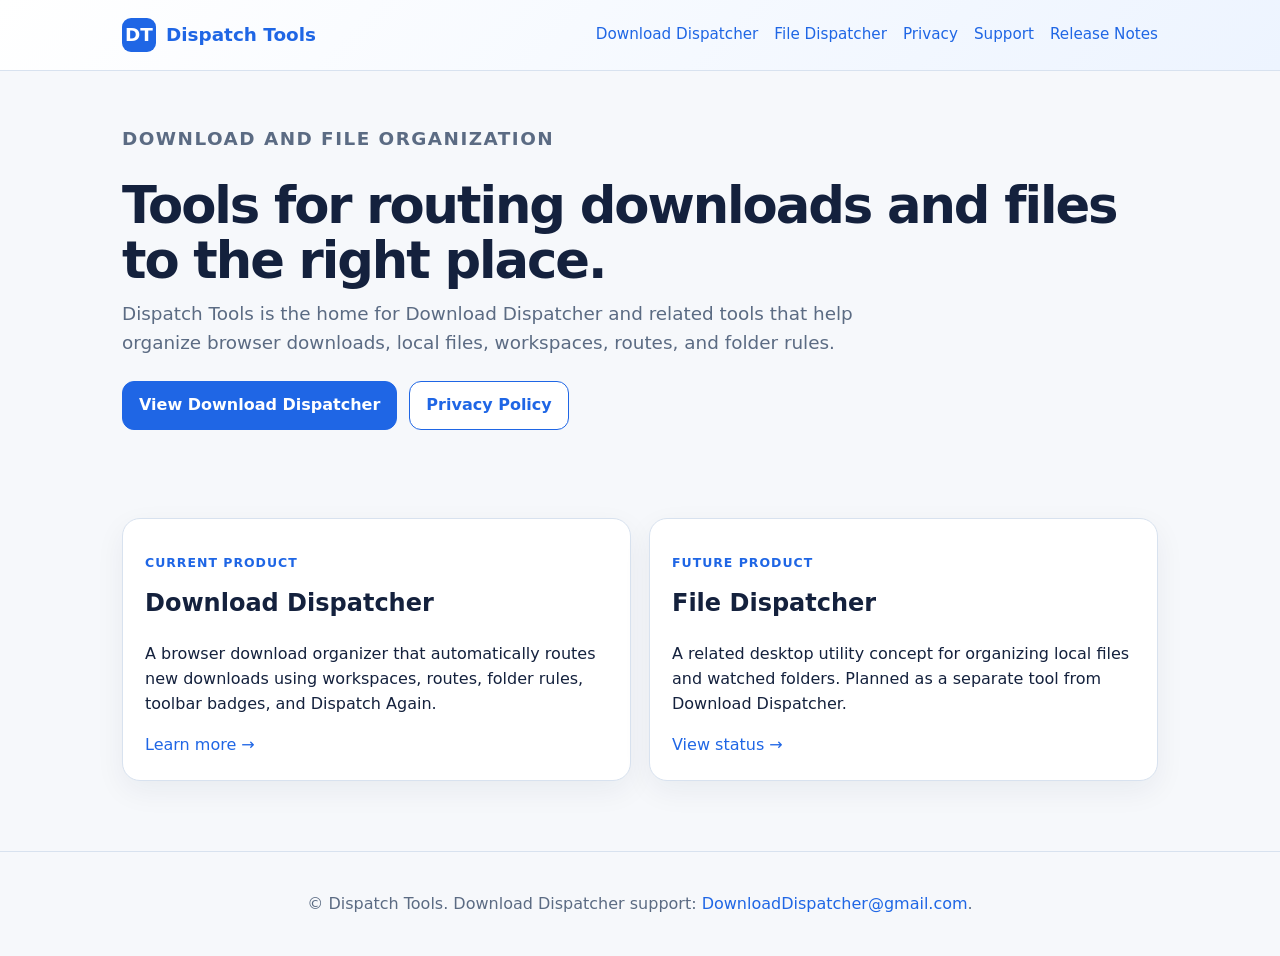
==== index.html @ bff6a099 "Add files via upload" ====
<!doctype html>
<html lang="en">
<head>
<meta charset="utf-8">
<meta name="viewport" content="width=device-width, initial-scale=1">
<title>Dispatch Tools</title>
<meta name="description" content="Dispatch Tools — home of Download Dispatcher and related file organization tools.">
<link rel="stylesheet" href="styles.css">
</head>
<body>
<header><div class="nav"><a class="brand" href="index.html"><span class="logo">DT</span><span>Dispatch Tools</span></a><nav class="navlinks"><a href="download-dispatcher.html">Download Dispatcher</a><a href="file-dispatcher.html">File Dispatcher</a><a href="privacy.html">Privacy</a><a href="support.html">Support</a><a href="release-notes.html">Release Notes</a></nav></div></header>

<section class="hero"><p class="kicker">Download and file organization</p><h1>Tools for routing downloads and files to the right place.</h1><p>Dispatch Tools is the home for Download Dispatcher and related tools that help organize browser downloads, local files, workspaces, routes, and folder rules.</p><div class="actions"><a class="button" href="download-dispatcher.html">View Download Dispatcher</a><a class="button secondary" href="privacy.html">Privacy Policy</a></div></section>
<main><section class="grid two"><article class="card"><p class="kicker">Current product</p><h2>Download Dispatcher</h2><p>A browser download organizer that automatically routes new downloads using workspaces, routes, folder rules, toolbar badges, and Dispatch Again.</p><p><a href="download-dispatcher.html">Learn more →</a></p></article><article class="card"><p class="kicker">Future product</p><h2>File Dispatcher</h2><p>A related desktop utility concept for organizing local files and watched folders. Planned as a separate tool from Download Dispatcher.</p><p><a href="file-dispatcher.html">View status →</a></p></article></section></main>

<footer><p>© Dispatch Tools. Download Dispatcher support: <a href="mailto:DownloadDispatcher@gmail.com">DownloadDispatcher@gmail.com</a>.</p></footer>
</body>
</html>
---- styles.css ----
:root{--bg:#f6f8fb;--panel:#fff;--text:#14213d;--muted:#5b6b83;--line:#d8e2ef;--blue:#1f66e5;--blue-dark:#174db0;--chip:#edf3ff}
*{box-sizing:border-box}body{margin:0;font-family:system-ui,-apple-system,BlinkMacSystemFont,"Segoe UI",sans-serif;color:var(--text);background:var(--bg);line-height:1.55}a{color:var(--blue);text-decoration:none}a:hover{text-decoration:underline}
header{background:linear-gradient(135deg,#fff 0%,#edf4ff 100%);border-bottom:1px solid var(--line)}.nav{max-width:1080px;margin:0 auto;padding:18px 22px;display:flex;align-items:center;justify-content:space-between;gap:16px}.brand{display:flex;align-items:center;gap:10px;font-weight:800;font-size:1.15rem}.logo{width:34px;height:34px;border-radius:9px;background:var(--blue);color:#fff;display:grid;place-items:center;font-weight:900}.navlinks{display:flex;gap:16px;flex-wrap:wrap;font-size:.95rem}
.hero{max-width:1080px;margin:0 auto;padding:54px 22px 58px}.hero h1{margin:0 0 12px;font-size:clamp(2rem,4vw,3.35rem);line-height:1.08;letter-spacing:-.04em}.hero p{max-width:760px;margin:0 0 24px;color:var(--muted);font-size:1.15rem}.actions{display:flex;gap:12px;flex-wrap:wrap;margin-top:24px}.button{display:inline-block;padding:11px 16px;border-radius:12px;background:var(--blue);color:#fff;font-weight:700;border:1px solid var(--blue)}.button:hover{background:var(--blue-dark);text-decoration:none}.button.secondary{background:#fff;color:var(--blue)}
main{max-width:1080px;margin:0 auto;padding:30px 22px 70px}.grid{display:grid;grid-template-columns:repeat(3,minmax(0,1fr));gap:18px}.two{grid-template-columns:repeat(2,minmax(0,1fr))}.card{background:var(--panel);border:1px solid var(--line);border-radius:18px;padding:22px;box-shadow:0 10px 30px rgba(20,33,61,.06)}.card h2,.card h3{margin-top:0}.card p:last-child,.card ul:last-child{margin-bottom:0}.kicker{color:var(--blue);font-weight:800;text-transform:uppercase;letter-spacing:.08em;font-size:.78rem}.chip{display:inline-block;background:var(--chip);color:var(--blue-dark);border:1px solid #cfe0ff;border-radius:999px;padding:4px 9px;font-weight:700;font-size:.82rem;margin:3px 4px 3px 0}footer{border-top:1px solid var(--line);padding:24px 22px;color:var(--muted);text-align:center}code{background:#eef2f7;padding:2px 5px;border-radius:6px}@media(max-width:800px){.nav{align-items:flex-start;flex-direction:column}.grid,.grid.two{grid-template-columns:1fr}}
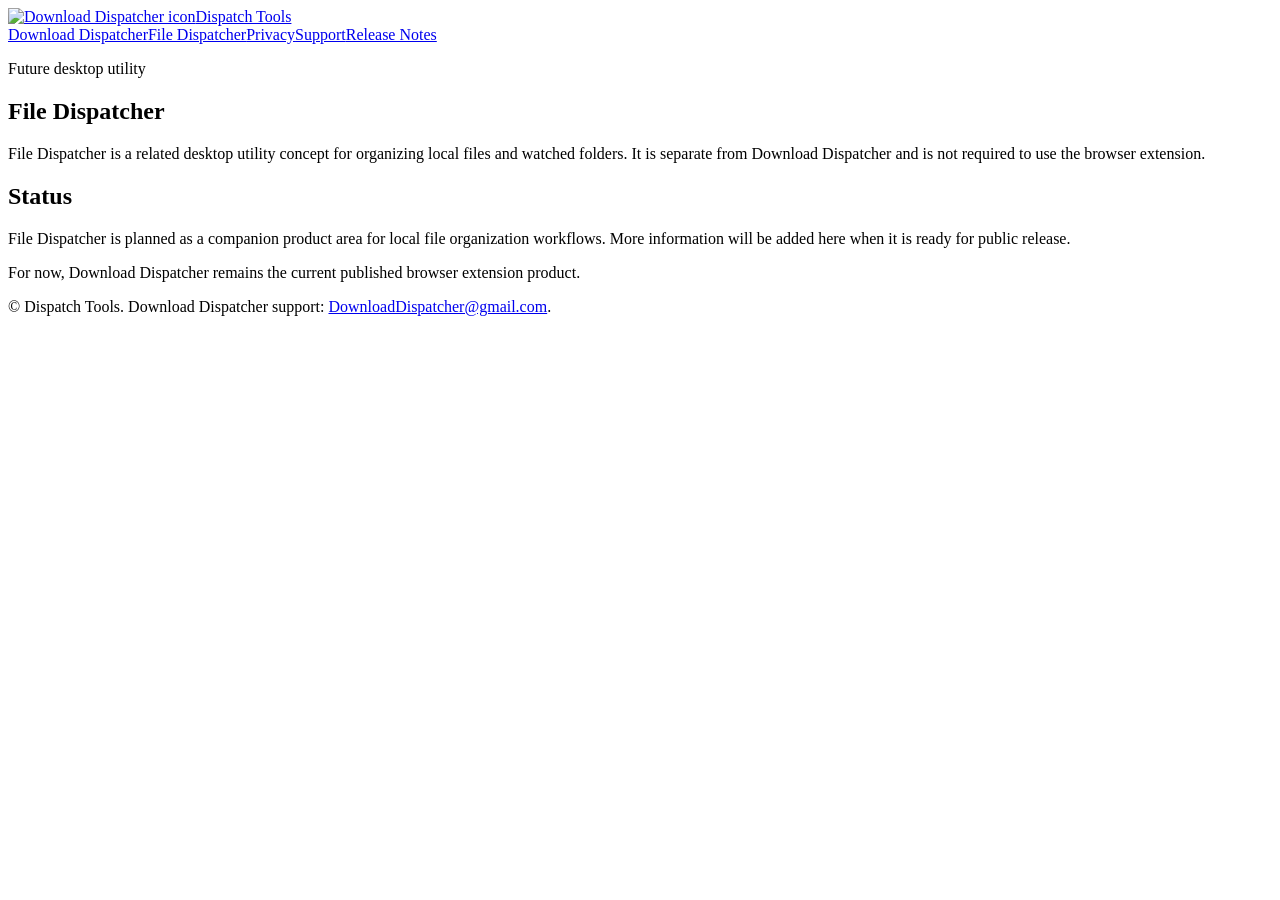
==== commit d207a068: "Add files via upload" ====
--- a/index.html
+++ b/index.html
@@ -3,15 +3,16 @@
 <head>
 <meta charset="utf-8">
 <meta name="viewport" content="width=device-width, initial-scale=1">
-<title>Dispatch Tools</title>
-<meta name="description" content="Dispatch Tools — home of Download Dispatcher and related file organization tools.">
+<title>File Dispatcher</title>
+<meta name="description" content="File Dispatcher is a future Dispatch Tools desktop utility for local file organization workflows.">
+<link rel="icon" type="image/png" href="assets/dd-icon32.png">
+<link rel="apple-touch-icon" href="assets/dd-icon128.png">
 <link rel="stylesheet" href="styles.css">
 </head>
 <body>
-<header><div class="nav"><a class="brand" href="index.html"><span class="logo">DT</span><span>Dispatch Tools</span></a><nav class="navlinks"><a href="download-dispatcher.html">Download Dispatcher</a><a href="file-dispatcher.html">File Dispatcher</a><a href="privacy.html">Privacy</a><a href="support.html">Support</a><a href="release-notes.html">Release Notes</a></nav></div></header>
+<header><div class="nav"><a class="brand" href="index.html"><span class="logo"><img src="assets/dd-icon32.png" alt="Download Dispatcher icon"></span><span>Dispatch Tools</span></a><nav class="navlinks"><a href="download-dispatcher.html">Download Dispatcher</a><a href="file-dispatcher.html">File Dispatcher</a><a href="privacy.html">Privacy</a><a href="support.html">Support</a><a href="release-notes.html">Release Notes</a></nav></div></header>
 
-<section class="hero"><p class="kicker">Download and file organization</p><h1>Tools for routing downloads and files to the right place.</h1><p>Dispatch Tools is the home for Download Dispatcher and related tools that help organize browser downloads, local files, workspaces, routes, and folder rules.</p><div class="actions"><a class="button" href="download-dispatcher.html">View Download Dispatcher</a><a class="button secondary" href="privacy.html">Privacy Policy</a></div></section>
-<main><section class="grid two"><article class="card"><p class="kicker">Current product</p><h2>Download Dispatcher</h2><p>A browser download organizer that automatically routes new downloads using workspaces, routes, folder rules, toolbar badges, and Dispatch Again.</p><p><a href="download-dispatcher.html">Learn more →</a></p></article><article class="card"><p class="kicker">Future product</p><h2>File Dispatcher</h2><p>A related desktop utility concept for organizing local files and watched folders. Planned as a separate tool from Download Dispatcher.</p><p><a href="file-dispatcher.html">View status →</a></p></article></section></main>
+<section class="hero"><p class="kicker">Future desktop utility</p><h1>File Dispatcher</h1><p>File Dispatcher is a related desktop utility concept for organizing local files and watched folders. It is separate from Download Dispatcher and is not required to use the browser extension.</p></section><main><section class="card"><h2>Status</h2><p>File Dispatcher is planned as a companion product area for local file organization workflows. More information will be added here when it is ready for public release.</p><p>For now, Download Dispatcher remains the current published browser extension product.</p></section></main>
 
 <footer><p>© Dispatch Tools. Download Dispatcher support: <a href="mailto:DownloadDispatcher@gmail.com">DownloadDispatcher@gmail.com</a>.</p></footer>
 </body>
--- a/styles.css
+++ b/styles.css
@@ -1,5 +1,20 @@
-:root{--bg:#f6f8fb;--panel:#fff;--text:#14213d;--muted:#5b6b83;--line:#d8e2ef;--blue:#1f66e5;--blue-dark:#174db0;--chip:#edf3ff}
-*{box-sizing:border-box}body{margin:0;font-family:system-ui,-apple-system,BlinkMacSystemFont,"Segoe UI",sans-serif;color:var(--text);background:var(--bg);line-height:1.55}a{color:var(--blue);text-decoration:none}a:hover{text-decoration:underline}
-header{background:linear-gradient(135deg,#fff 0%,#edf4ff 100%);border-bottom:1px solid var(--line)}.nav{max-width:1080px;margin:0 auto;padding:18px 22px;display:flex;align-items:center;justify-content:space-between;gap:16px}.brand{display:flex;align-items:center;gap:10px;font-weight:800;font-size:1.15rem}.logo{width:34px;height:34px;border-radius:9px;background:var(--blue);color:#fff;display:grid;place-items:center;font-weight:900}.navlinks{display:flex;gap:16px;flex-wrap:wrap;font-size:.95rem}
-.hero{max-width:1080px;margin:0 auto;padding:54px 22px 58px}.hero h1{margin:0 0 12px;font-size:clamp(2rem,4vw,3.35rem);line-height:1.08;letter-spacing:-.04em}.hero p{max-width:760px;margin:0 0 24px;color:var(--muted);font-size:1.15rem}.actions{display:flex;gap:12px;flex-wrap:wrap;margin-top:24px}.button{display:inline-block;padding:11px 16px;border-radius:12px;background:var(--blue);color:#fff;font-weight:700;border:1px solid var(--blue)}.button:hover{background:var(--blue-dark);text-decoration:none}.button.secondary{background:#fff;color:var(--blue)}
-main{max-width:1080px;margin:0 auto;padding:30px 22px 70px}.grid{display:grid;grid-template-columns:repeat(3,minmax(0,1fr));gap:18px}.two{grid-template-columns:repeat(2,minmax(0,1fr))}.card{background:var(--panel);border:1px solid var(--line);border-radius:18px;padding:22px;box-shadow:0 10px 30px rgba(20,33,61,.06)}.card h2,.card h3{margin-top:0}.card p:last-child,.card ul:last-child{margin-bottom:0}.kicker{color:var(--blue);font-weight:800;text-transform:uppercase;letter-spacing:.08em;font-size:.78rem}.chip{display:inline-block;background:var(--chip);color:var(--blue-dark);border:1px solid #cfe0ff;border-radius:999px;padding:4px 9px;font-weight:700;font-size:.82rem;margin:3px 4px 3px 0}footer{border-top:1px solid var(--line);padding:24px 22px;color:var(--muted);text-align:center}code{background:#eef2f7;padding:2px 5px;border-radius:6px}@media(max-width:800px){.nav{align-items:flex-start;flex-direction:column}.grid,.grid.two{grid-template-columns:1fr}}
+<!doctype html>
+<html lang="en">
+<head>
+<meta charset="utf-8">
+<meta name="viewport" content="width=device-width, initial-scale=1">
+<title>Release Notes — Dispatch Tools</title>
+<meta name="description" content="Release notes for Download Dispatcher.">
+<link rel="icon" type="image/png" href="assets/dd-icon32.png">
+<link rel="apple-touch-icon" href="assets/dd-icon128.png">
+<link rel="stylesheet" href="styles.css">
+</head>
+<body>
+<header><div class="nav"><a class="brand" href="index.html"><span class="logo"><img src="assets/dd-icon32.png" alt="Download Dispatcher icon"></span><span>Dispatch Tools</span></a><nav class="navlinks"><a href="download-dispatcher.html">Download Dispatcher</a><a href="file-dispatcher.html">File Dispatcher</a><a href="privacy.html">Privacy</a><a href="support.html">Support</a><a href="release-notes.html">Release Notes</a></nav></div></header>
+
+<section class="hero"><p class="kicker">Release notes</p><h1>Download Dispatcher 2.0</h1><p>Version 2.0 adds faster destination awareness, repeat-download correction, better Recent Dispatches context, and clearer Help.</p></section>
+<main><section class="card"><h2>Download Dispatcher 2.0 highlights</h2><ul><li><strong>Workspace Badge Codes:</strong> show the active workspace on the browser toolbar.</li><li><strong>Toolbar Destination Badge:</strong> verify destination state without opening the popup.</li><li><strong>Dispatch Again:</strong> repeat the last eligible web download and dispatch it to the current destination.</li><li><strong>Recent Dispatches labeling:</strong> Dispatch Again activity is labeled clearly.</li><li><strong>Help readability:</strong> clearer day-to-day guidance and common tasks.</li><li><strong>Package cleanup:</strong> release candidate cleanup and store-readiness checks.</li></ul></section></main>
+
+<footer><p>© Dispatch Tools. Download Dispatcher support: <a href="mailto:DownloadDispatcher@gmail.com">DownloadDispatcher@gmail.com</a>.</p></footer>
+</body>
+</html>
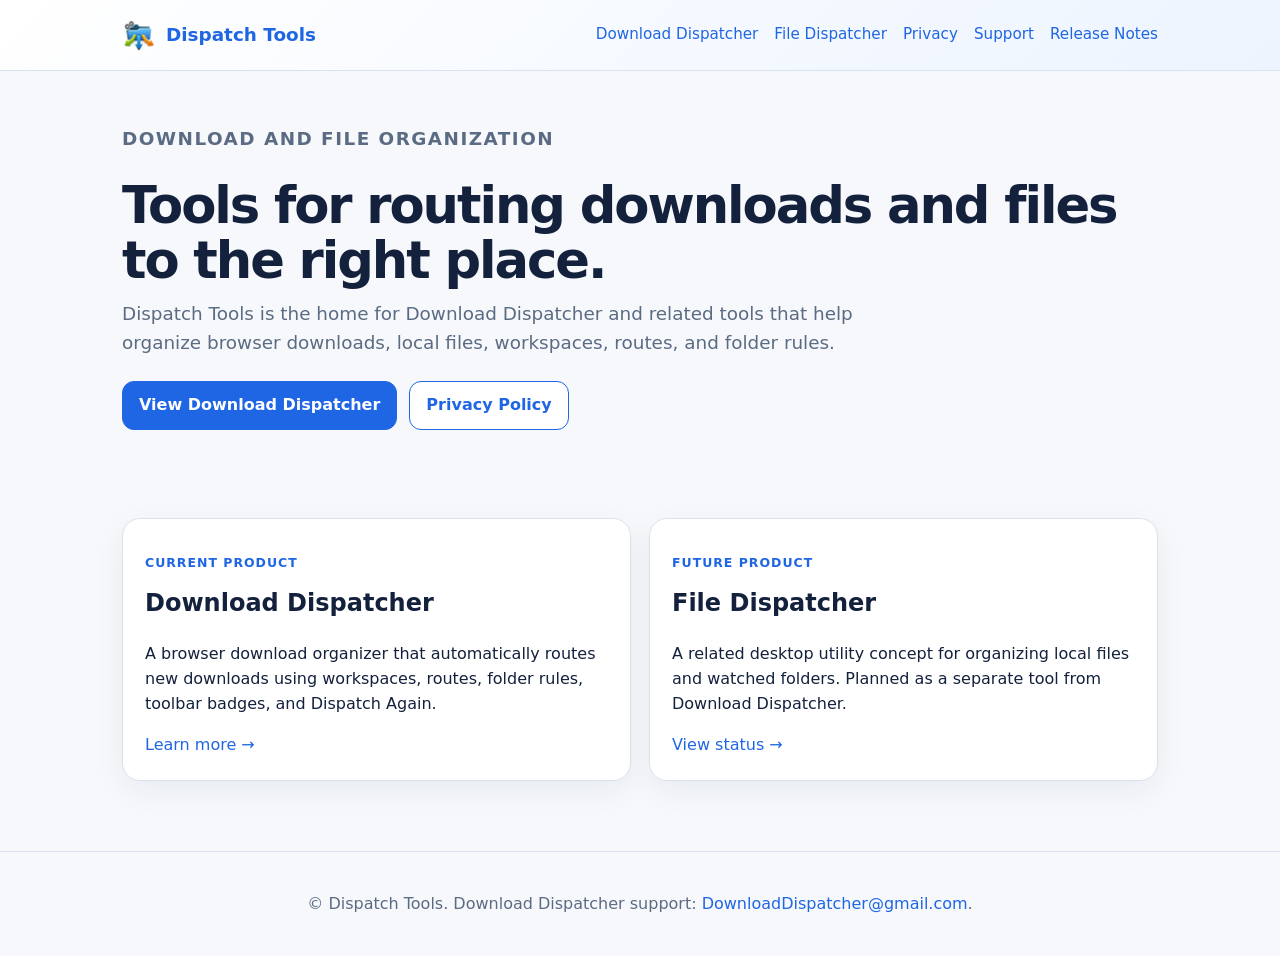
==== commit ab071562: "Add files via upload" ====
--- a/index.html
+++ b/index.html
@@ -3,8 +3,8 @@
 <head>
 <meta charset="utf-8">
 <meta name="viewport" content="width=device-width, initial-scale=1">
-<title>File Dispatcher</title>
-<meta name="description" content="File Dispatcher is a future Dispatch Tools desktop utility for local file organization workflows.">
+<title>Dispatch Tools</title>
+<meta name="description" content="Dispatch Tools — home of Download Dispatcher and related file organization tools.">
 <link rel="icon" type="image/png" href="assets/dd-icon32.png">
 <link rel="apple-touch-icon" href="assets/dd-icon128.png">
 <link rel="stylesheet" href="styles.css">
@@ -12,7 +12,8 @@
 <body>
 <header><div class="nav"><a class="brand" href="index.html"><span class="logo"><img src="assets/dd-icon32.png" alt="Download Dispatcher icon"></span><span>Dispatch Tools</span></a><nav class="navlinks"><a href="download-dispatcher.html">Download Dispatcher</a><a href="file-dispatcher.html">File Dispatcher</a><a href="privacy.html">Privacy</a><a href="support.html">Support</a><a href="release-notes.html">Release Notes</a></nav></div></header>
 
-<section class="hero"><p class="kicker">Future desktop utility</p><h1>File Dispatcher</h1><p>File Dispatcher is a related desktop utility concept for organizing local files and watched folders. It is separate from Download Dispatcher and is not required to use the browser extension.</p></section><main><section class="card"><h2>Status</h2><p>File Dispatcher is planned as a companion product area for local file organization workflows. More information will be added here when it is ready for public release.</p><p>For now, Download Dispatcher remains the current published browser extension product.</p></section></main>
+<section class="hero"><p class="kicker">Download and file organization</p><h1>Tools for routing downloads and files to the right place.</h1><p>Dispatch Tools is the home for Download Dispatcher and related tools that help organize browser downloads, local files, workspaces, routes, and folder rules.</p><div class="actions"><a class="button" href="download-dispatcher.html">View Download Dispatcher</a><a class="button secondary" href="privacy.html">Privacy Policy</a></div></section>
+<main><section class="grid two"><article class="card"><p class="kicker">Current product</p><h2>Download Dispatcher</h2><p>A browser download organizer that automatically routes new downloads using workspaces, routes, folder rules, toolbar badges, and Dispatch Again.</p><p><a href="download-dispatcher.html">Learn more →</a></p></article><article class="card"><p class="kicker">Future product</p><h2>File Dispatcher</h2><p>A related desktop utility concept for organizing local files and watched folders. Planned as a separate tool from Download Dispatcher.</p><p><a href="file-dispatcher.html">View status →</a></p></article></section></main>
 
 <footer><p>© Dispatch Tools. Download Dispatcher support: <a href="mailto:DownloadDispatcher@gmail.com">DownloadDispatcher@gmail.com</a>.</p></footer>
 </body>
--- a/styles.css
+++ b/styles.css
@@ -1,20 +1,5 @@
-<!doctype html>
-<html lang="en">
-<head>
-<meta charset="utf-8">
-<meta name="viewport" content="width=device-width, initial-scale=1">
-<title>Release Notes — Dispatch Tools</title>
-<meta name="description" content="Release notes for Download Dispatcher.">
-<link rel="icon" type="image/png" href="assets/dd-icon32.png">
-<link rel="apple-touch-icon" href="assets/dd-icon128.png">
-<link rel="stylesheet" href="styles.css">
-</head>
-<body>
-<header><div class="nav"><a class="brand" href="index.html"><span class="logo"><img src="assets/dd-icon32.png" alt="Download Dispatcher icon"></span><span>Dispatch Tools</span></a><nav class="navlinks"><a href="download-dispatcher.html">Download Dispatcher</a><a href="file-dispatcher.html">File Dispatcher</a><a href="privacy.html">Privacy</a><a href="support.html">Support</a><a href="release-notes.html">Release Notes</a></nav></div></header>
-
-<section class="hero"><p class="kicker">Release notes</p><h1>Download Dispatcher 2.0</h1><p>Version 2.0 adds faster destination awareness, repeat-download correction, better Recent Dispatches context, and clearer Help.</p></section>
-<main><section class="card"><h2>Download Dispatcher 2.0 highlights</h2><ul><li><strong>Workspace Badge Codes:</strong> show the active workspace on the browser toolbar.</li><li><strong>Toolbar Destination Badge:</strong> verify destination state without opening the popup.</li><li><strong>Dispatch Again:</strong> repeat the last eligible web download and dispatch it to the current destination.</li><li><strong>Recent Dispatches labeling:</strong> Dispatch Again activity is labeled clearly.</li><li><strong>Help readability:</strong> clearer day-to-day guidance and common tasks.</li><li><strong>Package cleanup:</strong> release candidate cleanup and store-readiness checks.</li></ul></section></main>
-
-<footer><p>© Dispatch Tools. Download Dispatcher support: <a href="mailto:DownloadDispatcher@gmail.com">DownloadDispatcher@gmail.com</a>.</p></footer>
-</body>
-</html>
+:root{--bg:#f6f8fb;--panel:#fff;--text:#14213d;--muted:#5b6b83;--line:#d8e2ef;--blue:#1f66e5;--blue-dark:#174db0;--chip:#edf3ff}
+*{box-sizing:border-box}body{margin:0;font-family:system-ui,-apple-system,BlinkMacSystemFont,"Segoe UI",sans-serif;color:var(--text);background:var(--bg);line-height:1.55}a{color:var(--blue);text-decoration:none}a:hover{text-decoration:underline}
+header{background:linear-gradient(135deg,#fff 0%,#edf4ff 100%);border-bottom:1px solid var(--line)}.nav{max-width:1080px;margin:0 auto;padding:18px 22px;display:flex;align-items:center;justify-content:space-between;gap:16px}.brand{display:flex;align-items:center;gap:10px;font-weight:800;font-size:1.15rem}.logo{width:34px;height:34px;border-radius:9px;background:var(--blue);color:#fff;display:grid;place-items:center;font-weight:900;overflow:hidden}.logo img{width:34px;height:34px;display:block}.navlinks{display:flex;gap:16px;flex-wrap:wrap;font-size:.95rem}
+.hero{max-width:1080px;margin:0 auto;padding:54px 22px 58px}.hero h1{margin:0 0 12px;font-size:clamp(2rem,4vw,3.35rem);line-height:1.08;letter-spacing:-.04em}.hero p{max-width:760px;margin:0 0 24px;color:var(--muted);font-size:1.15rem}.actions{display:flex;gap:12px;flex-wrap:wrap;margin-top:24px}.button{display:inline-block;padding:11px 16px;border-radius:12px;background:var(--blue);color:#fff;font-weight:700;border:1px solid var(--blue)}.button:hover{background:var(--blue-dark);text-decoration:none}.button.secondary{background:#fff;color:var(--blue)}
+main{max-width:1080px;margin:0 auto;padding:30px 22px 70px}.grid{display:grid;grid-template-columns:repeat(3,minmax(0,1fr));gap:18px}.two{grid-template-columns:repeat(2,minmax(0,1fr))}.card{background:var(--panel);border:1px solid var(--line);border-radius:18px;padding:22px;box-shadow:0 10px 30px rgba(20,33,61,.06)}.card h2,.card h3{margin-top:0}.card p:last-child,.card ul:last-child{margin-bottom:0}.kicker{color:var(--blue);font-weight:800;text-transform:uppercase;letter-spacing:.08em;font-size:.78rem}.chip{display:inline-block;background:var(--chip);color:var(--blue-dark);border:1px solid #cfe0ff;border-radius:999px;padding:4px 9px;font-weight:700;font-size:.82rem;margin:3px 4px 3px 0}footer{border-top:1px solid var(--line);padding:24px 22px;color:var(--muted);text-align:center}code{background:#eef2f7;padding:2px 5px;border-radius:6px}@media(max-width:800px){.nav{align-items:flex-start;flex-direction:column}.grid,.grid.two{grid-template-columns:1fr}}
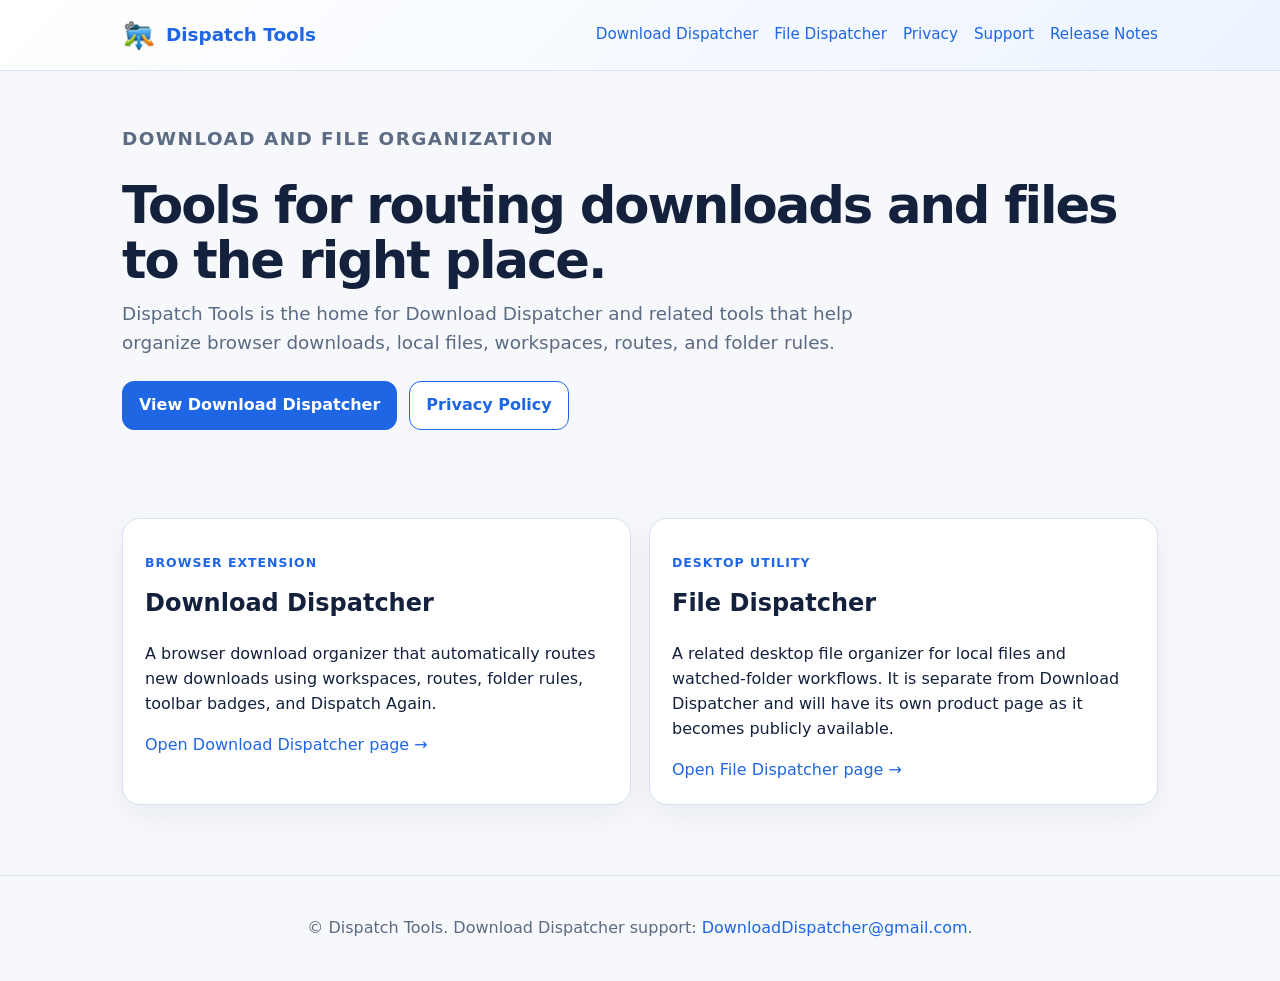
==== commit 4362fb2c: "Add files via upload" ====
--- a/index.html
+++ b/index.html
@@ -13,7 +13,22 @@
 <header><div class="nav"><a class="brand" href="index.html"><span class="logo"><img src="assets/dd-icon32.png" alt="Download Dispatcher icon"></span><span>Dispatch Tools</span></a><nav class="navlinks"><a href="download-dispatcher.html">Download Dispatcher</a><a href="file-dispatcher.html">File Dispatcher</a><a href="privacy.html">Privacy</a><a href="support.html">Support</a><a href="release-notes.html">Release Notes</a></nav></div></header>
 
 <section class="hero"><p class="kicker">Download and file organization</p><h1>Tools for routing downloads and files to the right place.</h1><p>Dispatch Tools is the home for Download Dispatcher and related tools that help organize browser downloads, local files, workspaces, routes, and folder rules.</p><div class="actions"><a class="button" href="download-dispatcher.html">View Download Dispatcher</a><a class="button secondary" href="privacy.html">Privacy Policy</a></div></section>
-<main><section class="grid two"><article class="card"><p class="kicker">Current product</p><h2>Download Dispatcher</h2><p>A browser download organizer that automatically routes new downloads using workspaces, routes, folder rules, toolbar badges, and Dispatch Again.</p><p><a href="download-dispatcher.html">Learn more →</a></p></article><article class="card"><p class="kicker">Future product</p><h2>File Dispatcher</h2><p>A related desktop utility concept for organizing local files and watched folders. Planned as a separate tool from Download Dispatcher.</p><p><a href="file-dispatcher.html">View status →</a></p></article></section></main>
+<main>
+  <section class="grid two">
+    <article class="card">
+      <p class="kicker">Browser extension</p>
+      <h2>Download Dispatcher</h2>
+      <p>A browser download organizer that automatically routes new downloads using workspaces, routes, folder rules, toolbar badges, and Dispatch Again.</p>
+      <p><a href="download-dispatcher.html">Open Download Dispatcher page →</a></p>
+    </article>
+    <article class="card">
+      <p class="kicker">Desktop utility</p>
+      <h2>File Dispatcher</h2>
+      <p>A related desktop file organizer for local files and watched-folder workflows. It is separate from Download Dispatcher and will have its own product page as it becomes publicly available.</p>
+      <p><a href="file-dispatcher.html">Open File Dispatcher page →</a></p>
+    </article>
+  </section>
+</main>
 
 <footer><p>© Dispatch Tools. Download Dispatcher support: <a href="mailto:DownloadDispatcher@gmail.com">DownloadDispatcher@gmail.com</a>.</p></footer>
 </body>
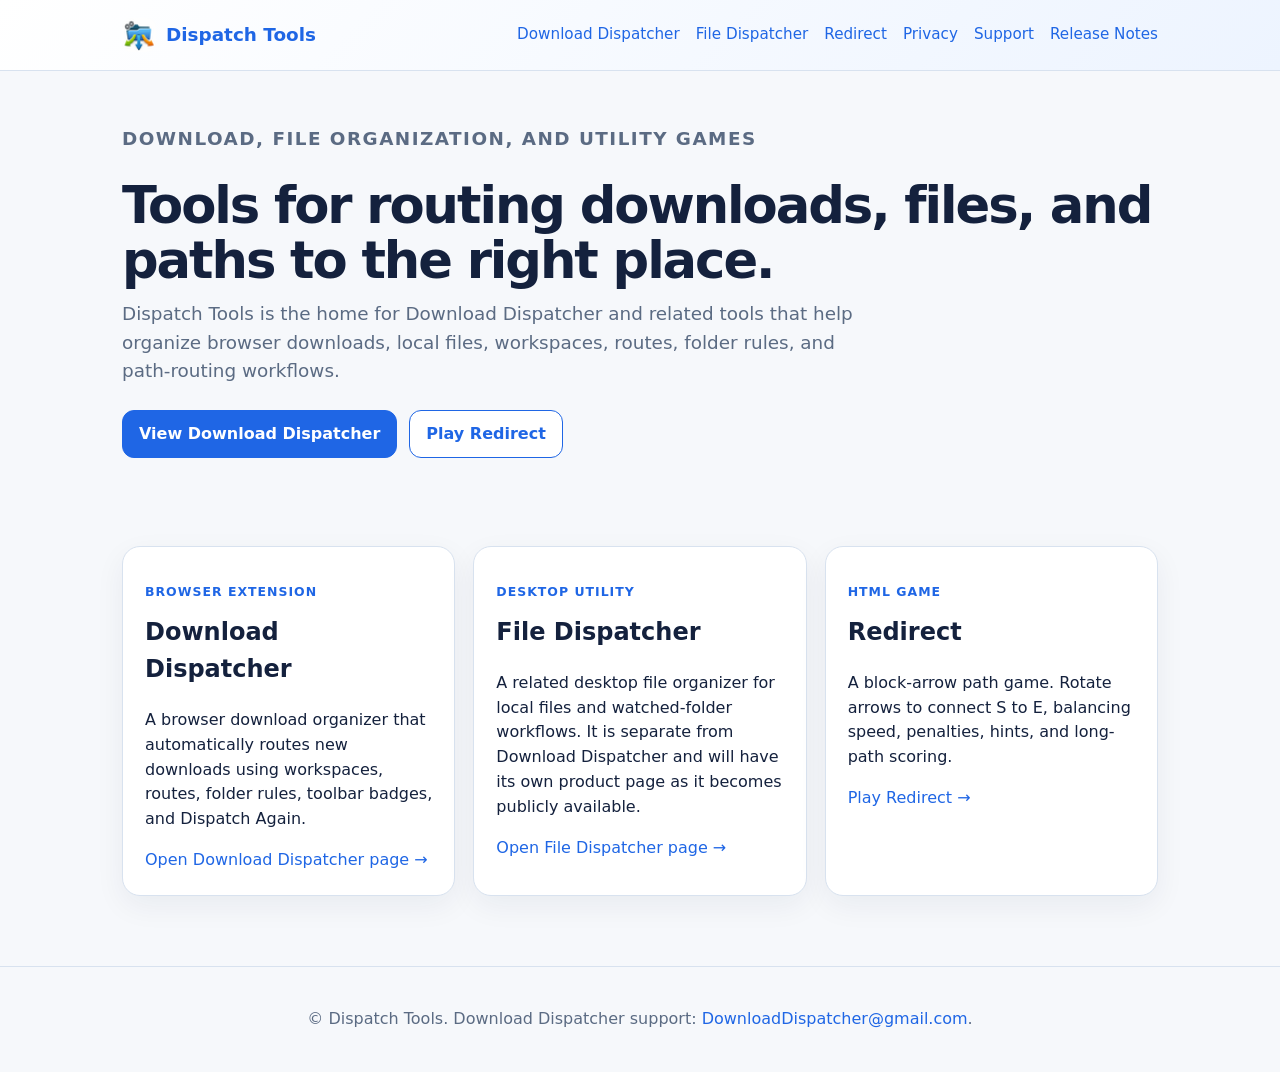
==== commit 5aceab3a: "Add Redirect section to Dispatch Tools home" ====
--- a/index.html
+++ b/index.html
@@ -4,17 +4,17 @@
 <meta charset="utf-8">
 <meta name="viewport" content="width=device-width, initial-scale=1">
 <title>Dispatch Tools</title>
-<meta name="description" content="Dispatch Tools — home of Download Dispatcher and related file organization tools.">
+<meta name="description" content="Dispatch Tools — home of Download Dispatcher, Redirect, and related file organization tools.">
 <link rel="icon" type="image/png" href="assets/dd-icon32.png">
 <link rel="apple-touch-icon" href="assets/dd-icon128.png">
 <link rel="stylesheet" href="styles.css">
 </head>
 <body>
-<header><div class="nav"><a class="brand" href="index.html"><span class="logo"><img src="assets/dd-icon32.png" alt="Download Dispatcher icon"></span><span>Dispatch Tools</span></a><nav class="navlinks"><a href="download-dispatcher.html">Download Dispatcher</a><a href="file-dispatcher.html">File Dispatcher</a><a href="privacy.html">Privacy</a><a href="support.html">Support</a><a href="release-notes.html">Release Notes</a></nav></div></header>
+<header><div class="nav"><a class="brand" href="index.html"><span class="logo"><img src="assets/dd-icon32.png" alt="Download Dispatcher icon"></span><span>Dispatch Tools</span></a><nav class="navlinks"><a href="download-dispatcher.html">Download Dispatcher</a><a href="file-dispatcher.html">File Dispatcher</a><a href="redirect/">Redirect</a><a href="privacy.html">Privacy</a><a href="support.html">Support</a><a href="release-notes.html">Release Notes</a></nav></div></header>
 
-<section class="hero"><p class="kicker">Download and file organization</p><h1>Tools for routing downloads and files to the right place.</h1><p>Dispatch Tools is the home for Download Dispatcher and related tools that help organize browser downloads, local files, workspaces, routes, and folder rules.</p><div class="actions"><a class="button" href="download-dispatcher.html">View Download Dispatcher</a><a class="button secondary" href="privacy.html">Privacy Policy</a></div></section>
+<section class="hero"><p class="kicker">Download, file organization, and utility games</p><h1>Tools for routing downloads, files, and paths to the right place.</h1><p>Dispatch Tools is the home for Download Dispatcher and related tools that help organize browser downloads, local files, workspaces, routes, folder rules, and path-routing workflows.</p><div class="actions"><a class="button" href="download-dispatcher.html">View Download Dispatcher</a><a class="button secondary" href="redirect/">Play Redirect</a></div></section>
 <main>
-  <section class="grid two">
+  <section class="grid">
     <article class="card">
       <p class="kicker">Browser extension</p>
       <h2>Download Dispatcher</h2>
@@ -27,6 +27,12 @@
       <p>A related desktop file organizer for local files and watched-folder workflows. It is separate from Download Dispatcher and will have its own product page as it becomes publicly available.</p>
       <p><a href="file-dispatcher.html">Open File Dispatcher page →</a></p>
     </article>
+    <article class="card">
+      <p class="kicker">HTML game</p>
+      <h2>Redirect</h2>
+      <p>A block-arrow path game. Rotate arrows to connect S to E, balancing speed, penalties, hints, and long-path scoring.</p>
+      <p><a href="redirect/">Play Redirect →</a></p>
+    </article>
   </section>
 </main>
 
